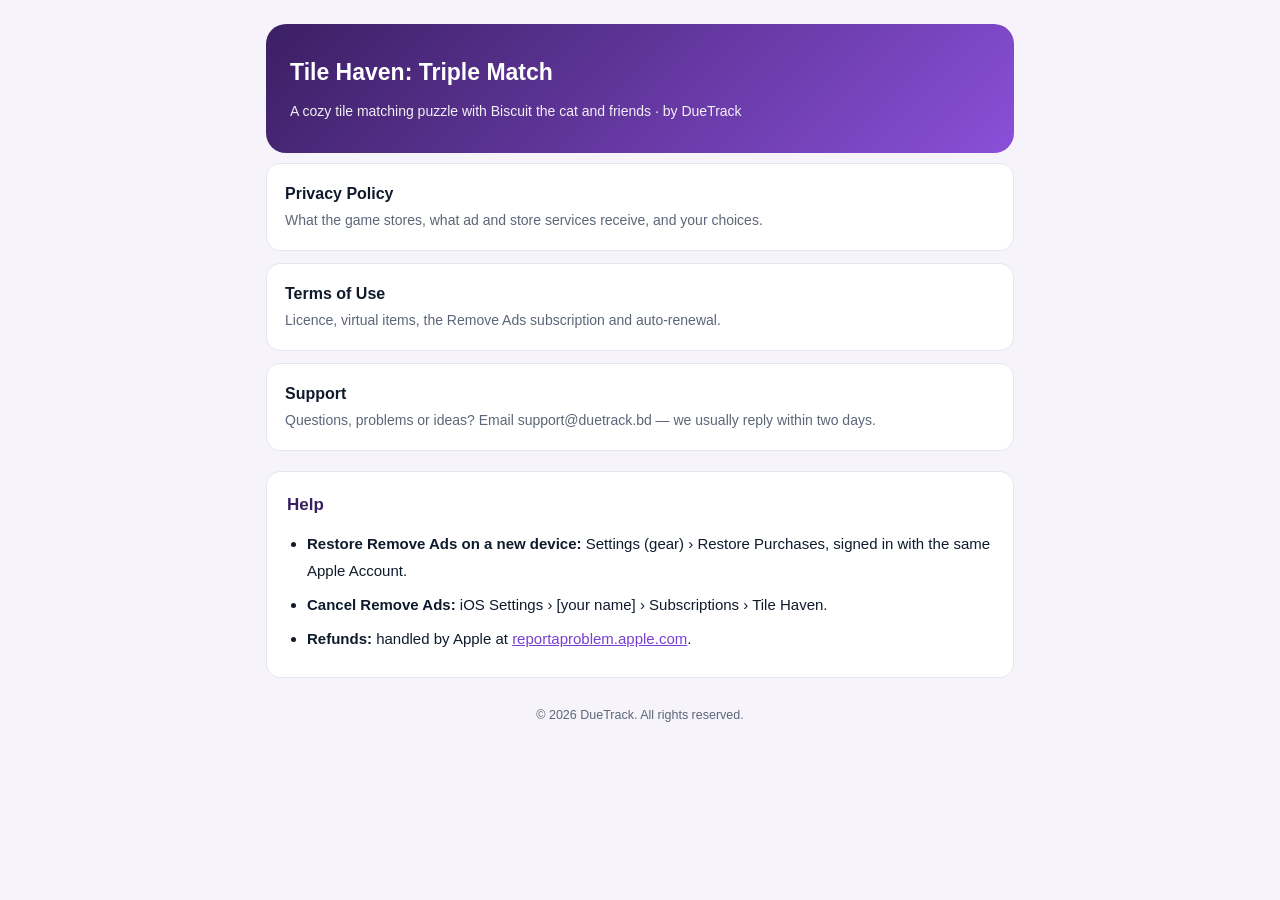
==== index.html @ 6b462bcb "Tile Haven privacy policy, terms of use and support page Co-Authored-By: Claude Opus 5.5 <noreply@an" ====
<!DOCTYPE html>
<html lang="en">
<head>
<meta charset="UTF-8">
<meta name="viewport" content="width=device-width, initial-scale=1.0">
<title>Tile Haven: Triple Match — Support &amp; Legal</title>
<meta name="description" content="Support, privacy policy and terms of use for Tile Haven: Triple Match, a cozy tile matching puzzle game by DueTrack.">
<link rel="stylesheet" href="./style.css">
</head>
<body>
<div class="wrap">
  <header>
    <h1>Tile Haven: Triple Match</h1>
    <div class="sub">A cozy tile matching puzzle with Biscuit the cat and friends · by DueTrack</div>
  </header>

  <div class="links">
    <a href="./privacy-policy.html">Privacy Policy<span>What the game stores, what ad and store services receive, and your choices.</span></a>
    <a href="./terms.html">Terms of Use<span>Licence, virtual items, the Remove Ads subscription and auto-renewal.</span></a>
    <a href="mailto:support@duetrack.bd?subject=Tile%20Haven%20support">Support<span>Questions, problems or ideas? Email support@duetrack.bd — we usually reply within two days.</span></a>
  </div>

  <section style="margin-top:20px"><h2>Help</h2><ul>
    <li><b>Restore Remove Ads on a new device:</b> Settings (gear) › Restore Purchases, signed in with the same Apple Account.</li>
    <li><b>Cancel Remove Ads:</b> iOS Settings › [your name] › Subscriptions › Tile Haven.</li>
    <li><b>Refunds:</b> handled by Apple at <a href="https://reportaproblem.apple.com">reportaproblem.apple.com</a>.</li>
  </ul></section>

  <footer>© 2026 DueTrack. All rights reserved.</footer>
</div>
</body>
</html>
---- style.css ----
:root{--blue:#7a3fd1;--navy:#3b1f63;--bg:#f7f3fb;--card:#fff;--ink:#0f1b2d;--muted:#5b6678;--line:#e1e7f0;--soft:#f1e9fb;}
*{box-sizing:border-box}
body{margin:0;font-family:-apple-system,"Segoe UI","Noto Sans Bengali",Roboto,sans-serif;
     background:var(--bg);color:var(--ink);line-height:1.8;}
.wrap{max-width:780px;margin:0 auto;padding:24px 16px 60px;}
header{background:linear-gradient(135deg,#3b1f63,#8a4fd8);color:#fff;border-radius:20px;padding:28px 24px;margin-bottom:10px;}
header h1{margin:0 0 6px;font-size:23px;font-weight:800;}
header .sub{opacity:.93;font-size:14px;}
.meta{font-size:12.5px;color:var(--muted);margin:14px 2px 20px;}
.summary{background:var(--soft);border:1px solid var(--line);border-radius:14px;padding:16px 18px;margin-bottom:20px;font-size:15px;}
.bn{color:var(--muted);font-size:14px;margin-top:8px;}
section{background:var(--card);border:1px solid var(--line);border-radius:14px;padding:18px 20px;margin-bottom:14px;}
section h2{margin:0 0 10px;font-size:17px;color:var(--navy);}
ul{margin:0;padding-left:20px;}
li{margin:7px 0;font-size:15px;}
a{color:var(--blue);}
.tw{overflow-x:auto;-webkit-overflow-scrolling:touch;margin-top:6px;}
table{border-collapse:collapse;width:100%;min-width:560px;font-size:14px;}
th,td{text-align:left;vertical-align:top;padding:9px 10px;border-bottom:1px solid var(--line);}
th{color:var(--navy);font-weight:700;white-space:nowrap;}
code{background:rgba(122,63,209,.10);padding:1px 5px;border-radius:5px;font-size:12.5px;}
.contact{background:var(--soft);border:1px solid var(--line);border-radius:14px;padding:18px 20px;margin-top:20px;font-size:14.5px;}
.links{display:grid;gap:12px;margin-top:6px;}
.links a{display:block;background:var(--card);border:1px solid var(--line);border-radius:14px;padding:16px 18px;text-decoration:none;color:var(--ink);font-weight:700;}
.links a span{display:block;font-weight:400;color:var(--muted);font-size:14px;}
footer{text-align:center;color:var(--muted);font-size:12.5px;margin-top:26px;}
@media(prefers-color-scheme:dark){
  :root{--bg:#140d1f;--card:#1f1530;--ink:#f1eaf8;--muted:#b0a2c2;--line:#33264a;--soft:#241838;}
  section h2,th{color:#c9a6ff;}
  a{color:#c9a6ff;}
  code{background:rgba(201,166,255,.14);}
}
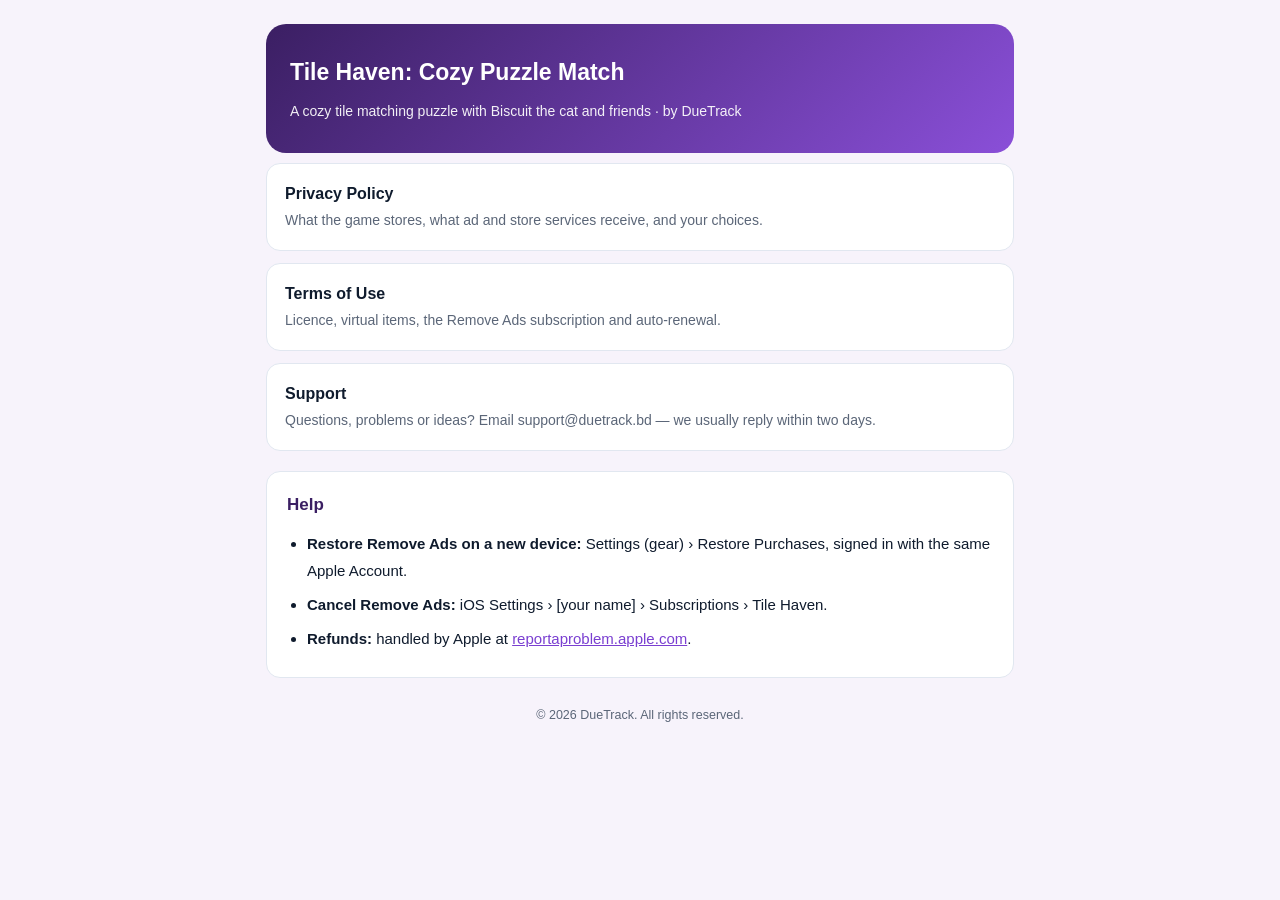
==== commit 0b91de61: "Use the App Store name Tile Haven: Cozy Puzzle Match Co-Authored-By: Claude Opus 5.5 <noreply@anthro" ====
--- a/index.html
+++ b/index.html
@@ -3,14 +3,14 @@
 <head>
 <meta charset="UTF-8">
 <meta name="viewport" content="width=device-width, initial-scale=1.0">
-<title>Tile Haven: Triple Match — Support &amp; Legal</title>
-<meta name="description" content="Support, privacy policy and terms of use for Tile Haven: Triple Match, a cozy tile matching puzzle game by DueTrack.">
+<title>Tile Haven: Cozy Puzzle Match — Support &amp; Legal</title>
+<meta name="description" content="Support, privacy policy and terms of use for Tile Haven: Cozy Puzzle Match, a cozy tile matching puzzle game by DueTrack.">
 <link rel="stylesheet" href="./style.css">
 </head>
 <body>
 <div class="wrap">
   <header>
-    <h1>Tile Haven: Triple Match</h1>
+    <h1>Tile Haven: Cozy Puzzle Match</h1>
     <div class="sub">A cozy tile matching puzzle with Biscuit the cat and friends · by DueTrack</div>
   </header>
 
